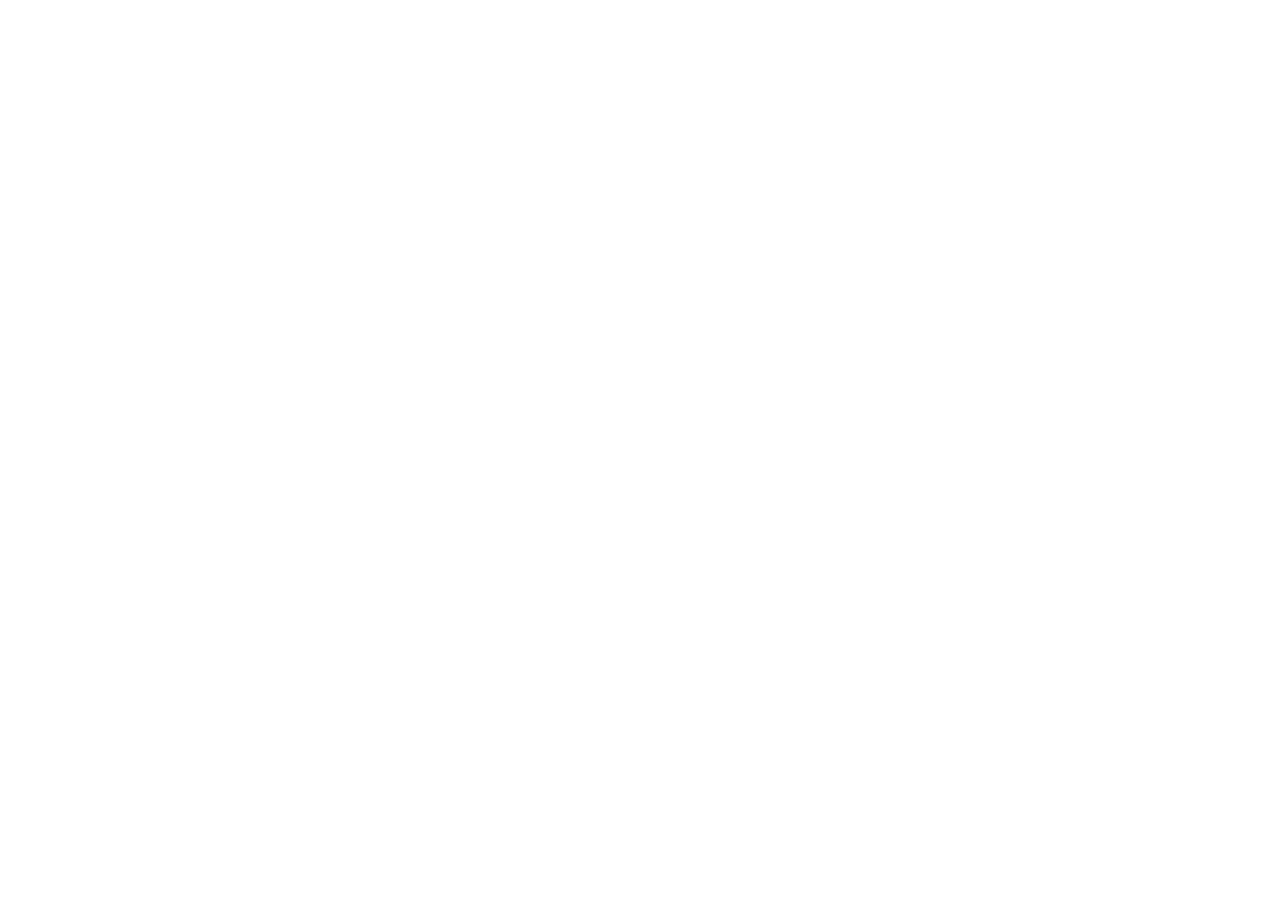
==== index.html @ 48fda609 "feat: initialize project structure for patternGuru Add core React application scaffolding, including" ====
<!doctype html>
<html lang="en">
  <head>
    <meta charset="UTF-8" />
    <meta name="viewport" content="width=device-width, initial-scale=1.0" />
    <title>PatternGuru</title>
  </head>
  <body>
    <div id="root"></div>
    <script type="module" src="/src/main.tsx"></script>
  </body>
</html>
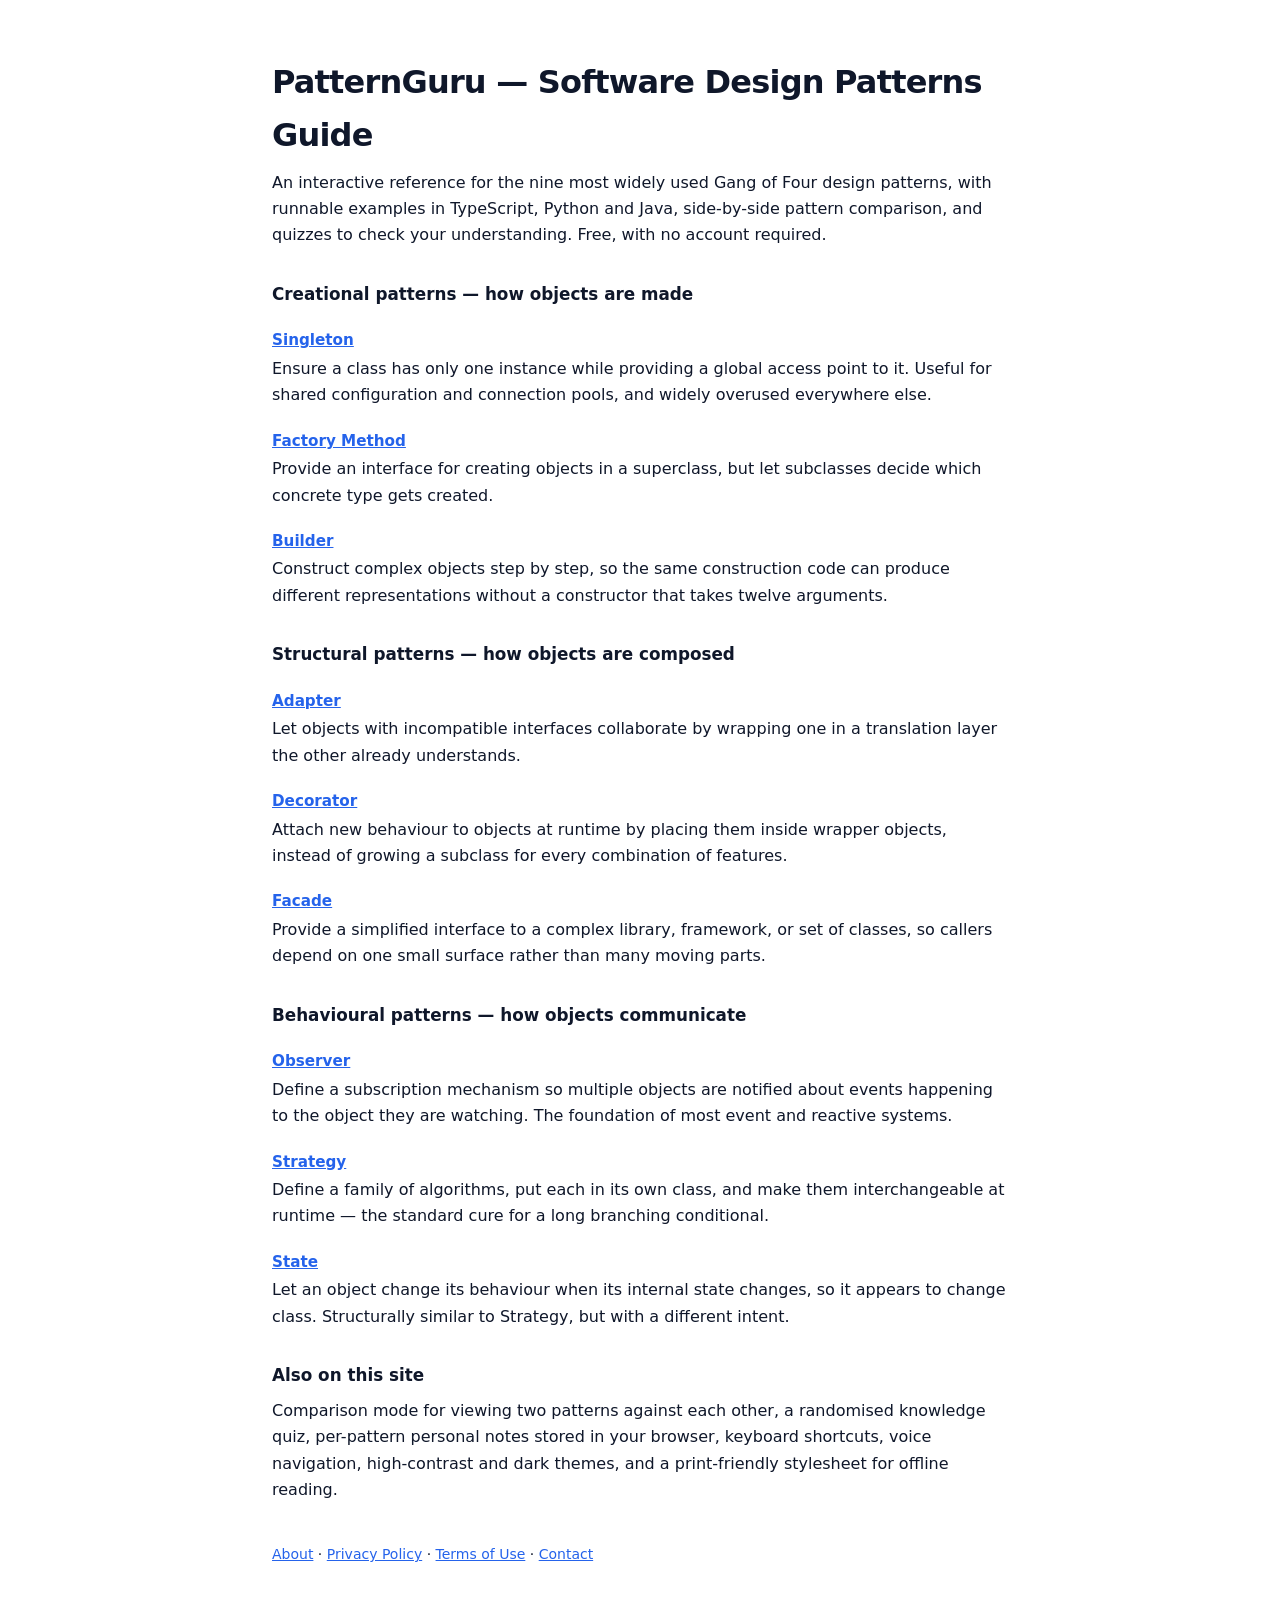
==== commit 49a85d44: "fixed seop art" ====
--- a/index.html
+++ b/index.html
@@ -3,11 +3,250 @@
   <head>
     <meta charset="UTF-8" />
     <meta name="viewport" content="width=device-width, initial-scale=1.0" />
-    <title>PatternGuru</title>
+    <title>PatternGuru - Ultimate Software Design Patterns Guide & Glossary</title>
+
+    <!-- Primary SEO Meta Tags -->
+    <meta name="description" content="Master Creational, Structural, and Behavioral Gang of Four (GoF) software design patterns. Interactive documentation, quizzes, live comparison modes, and clean code snippets in TypeScript, Python, and Java." />
+    <meta name="keywords" content="Design Patterns, Gang of Four, GoF, Software Engineering, Architecture, Singleton, Factory Method, Builder, Adapter, Decorator, Facade, Observer, Strategy, State, TypeScript, Python, Java, Refactoring, Clean Code" />
+    <meta name="author" content="Mukesh Singh Negi" />
+    <meta name="robots" content="index, follow" />
+    <link rel="canonical" href="https://patternguru.netlify.app/" />
+
+    <!-- Open Graph / Facebook -->
+    <meta property="og:type" content="website" />
+    <meta property="og:url" content="https://patternguru.netlify.app/" />
+    <meta property="og:title" content="PatternGuru - Ultimate Software Design Patterns Guide & Glossary" />
+    <meta property="og:description" content="Interactive catalog of software design patterns with multilingual code examples, knowledge testing quizzes, and clean explanations." />
+    <meta property="og:image" content="https://images.unsplash.com/photo-1618477388954-7852f32655ec?auto=format&fit=crop&w=1200&q=80" />
+    <meta property="og:image:width" content="1200" />
+    <meta property="og:image:height" content="630" />
+    <meta property="og:site_name" content="PatternGuru" />
+    <meta property="og:locale" content="en_US" />
+
+    <!-- Twitter -->
+    <meta name="twitter:card" content="summary_large_image" />
+    <meta name="twitter:url" content="https://patternguru.netlify.app/" />
+    <meta name="twitter:title" content="PatternGuru - Ultimate Software Design Patterns Guide & Glossary" />
+    <meta name="twitter:description" content="Interactive guide to Gang of Four software design patterns with quizzes, code snippets, and active comparison modes." />
+    <meta name="twitter:image" content="https://images.unsplash.com/photo-1618477388954-7852f32655ec?auto=format&fit=crop&w=1200&q=80" />
+
+    <!-- Google Structured JSON-LD Data for Rich Snippets -->
+    <script type="application/ld+json">
+    {
+      "@context": "https://schema.org",
+      "@graph": [
+        {
+          "@type": "WebSite",
+          "@id": "https://patternguru.netlify.app/#website",
+          "url": "https://patternguru.netlify.app/",
+          "name": "PatternGuru",
+          "description": "Interactive documentation, quizzes, comparison modes, and code snippets for Gang of Four design patterns.",
+          "inLanguage": "en",
+          "publisher": {
+            "@id": "https://patternguru.netlify.app/#organization"
+          }
+        },
+        {
+          "@type": "EducationalOrganization",
+          "@id": "https://patternguru.netlify.app/#organization",
+          "name": "PatternGuru",
+          "url": "https://patternguru.netlify.app/",
+          "description": "An interactive learning reference platform for Creational, Structural, and Behavioral Gang of Four software design patterns.",
+          "founder": {
+            "@type": "Person",
+            "name": "Mukesh Singh Negi"
+          }
+        },
+        {
+          "@type": "CollectionPage",
+          "@id": "https://patternguru.netlify.app/#webpage",
+          "url": "https://patternguru.netlify.app/",
+          "name": "Design Pattern Catalog & Glossary | PatternGuru",
+          "description": "A clean visual reference for creational, structural, and behavioral software design patterns.",
+          "isPartOf": {
+            "@id": "https://patternguru.netlify.app/#website"
+          },
+          "mainEntity": {
+            "@type": "ItemList",
+            "numberOfItems": 9,
+            "itemListElement": [
+              {
+                "@type": "ListItem",
+                "position": 1,
+                "url": "https://patternguru.netlify.app/#singleton",
+                "name": "Singleton Pattern",
+                "description": "Ensure a class has only one instance, while providing a global access point to this instance."
+              },
+              {
+                "@type": "ListItem",
+                "position": 2,
+                "url": "https://patternguru.netlify.app/#factory-method",
+                "name": "Factory Method Pattern",
+                "description": "Provide an interface for creating objects in a superclass, but allow subclasses to alter the type of objects that will be created."
+              },
+              {
+                "@type": "ListItem",
+                "position": 3,
+                "url": "https://patternguru.netlify.app/#builder",
+                "name": "Builder Pattern",
+                "description": "Construct complex objects step-by-step, allowing the same construction code to produce different types and representations of an object."
+              },
+              {
+                "@type": "ListItem",
+                "position": 4,
+                "url": "https://patternguru.netlify.app/#adapter",
+                "name": "Adapter Pattern",
+                "description": "Allow objects with incompatible interfaces to collaborate with each other."
+              },
+              {
+                "@type": "ListItem",
+                "position": 5,
+                "url": "https://patternguru.netlify.app/#decorator",
+                "name": "Decorator Pattern",
+                "description": "Attach new behaviors to objects dynamically by placing these objects inside special wrapper objects that contain the behaviors."
+              },
+              {
+                "@type": "ListItem",
+                "position": 6,
+                "url": "https://patternguru.netlify.app/#facade",
+                "name": "Facade Pattern",
+                "description": "Provide a simplified interface to a library, a framework, or any other complex set of classes."
+              },
+              {
+                "@type": "ListItem",
+                "position": 7,
+                "url": "https://patternguru.netlify.app/#observer",
+                "name": "Observer Pattern",
+                "description": "Define a subscription mechanism to notify multiple objects about any events that happen to the object they're observing."
+              },
+              {
+                "@type": "ListItem",
+                "position": 8,
+                "url": "https://patternguru.netlify.app/#strategy",
+                "name": "Strategy Pattern",
+                "description": "Define a family of algorithms, put each of them into a separate class, and make their objects interchangeable."
+              },
+              {
+                "@type": "ListItem",
+                "position": 9,
+                "url": "https://patternguru.netlify.app/#state",
+                "name": "State Pattern",
+                "description": "Let an object alter its behavior when its internal state changes, appearing as if the object changed its class."
+              }
+            ]
+          }
+        }
+      ]
+    }
+    </script>
+
+    <!-- Google AdSense: site ownership verification + ad library -->
+    <meta name="google-adsense-account" content="ca-pub-9187440931404634" />
+    <script async src="https://pagead2.googlesyndication.com/pagead/js/adsbygoogle.js?client=ca-pub-9187440931404634" crossorigin="anonymous"></script>
+
+    <!--
+      Crawler-visible fallback. This is a client-rendered SPA, so without this block the
+      server returns an empty <div id="root"> and the AdSense / search crawlers see a page
+      with no content at all. React replaces these children on mount, so users never see
+      it for more than a frame. Keep the text in sync with the real catalog copy.
+    -->
+    <style>
+      #prerender-fallback {
+        max-width: 46rem;
+        margin: 0 auto;
+        padding: 3rem 1.5rem;
+        font-family: ui-sans-serif, system-ui, -apple-system, "Segoe UI", sans-serif;
+        line-height: 1.65;
+        color: #0f172a;
+      }
+      #prerender-fallback h1 { font-size: 2rem; letter-spacing: -0.025em; margin: 0 0 0.5rem; }
+      #prerender-fallback h2 { font-size: 1.05rem; margin: 2rem 0 0.5rem; }
+      #prerender-fallback h3 { font-size: 0.95rem; margin: 1.25rem 0 0.15rem; }
+      #prerender-fallback p { margin: 0 0 0.75rem; }
+      #prerender-fallback a { color: #2563eb; }
+      #prerender-fallback nav { margin-top: 2.5rem; font-size: 0.875rem; }
+      @media (prefers-color-scheme: dark) {
+        #prerender-fallback { color: #e2e8f0; }
+        #prerender-fallback a { color: #818cf8; }
+      }
+    </style>
   </head>
   <body>
-    <div id="root"></div>
+    <div id="root">
+      <div id="prerender-fallback">
+        <h1>PatternGuru — Software Design Patterns Guide</h1>
+        <p>
+          An interactive reference for the nine most widely used Gang of Four design patterns, with
+          runnable examples in TypeScript, Python and Java, side-by-side pattern comparison, and
+          quizzes to check your understanding. Free, with no account required.
+        </p>
+
+        <h2>Creational patterns — how objects are made</h2>
+        <h3><a href="/#singleton">Singleton</a></h3>
+        <p>
+          Ensure a class has only one instance while providing a global access point to it. Useful
+          for shared configuration and connection pools, and widely overused everywhere else.
+        </p>
+        <h3><a href="/#factory-method">Factory Method</a></h3>
+        <p>
+          Provide an interface for creating objects in a superclass, but let subclasses decide which
+          concrete type gets created.
+        </p>
+        <h3><a href="/#builder">Builder</a></h3>
+        <p>
+          Construct complex objects step by step, so the same construction code can produce
+          different representations without a constructor that takes twelve arguments.
+        </p>
+
+        <h2>Structural patterns — how objects are composed</h2>
+        <h3><a href="/#adapter">Adapter</a></h3>
+        <p>
+          Let objects with incompatible interfaces collaborate by wrapping one in a translation
+          layer the other already understands.
+        </p>
+        <h3><a href="/#decorator">Decorator</a></h3>
+        <p>
+          Attach new behaviour to objects at runtime by placing them inside wrapper objects, instead
+          of growing a subclass for every combination of features.
+        </p>
+        <h3><a href="/#facade">Facade</a></h3>
+        <p>
+          Provide a simplified interface to a complex library, framework, or set of classes, so
+          callers depend on one small surface rather than many moving parts.
+        </p>
+
+        <h2>Behavioural patterns — how objects communicate</h2>
+        <h3><a href="/#observer">Observer</a></h3>
+        <p>
+          Define a subscription mechanism so multiple objects are notified about events happening to
+          the object they are watching. The foundation of most event and reactive systems.
+        </p>
+        <h3><a href="/#strategy">Strategy</a></h3>
+        <p>
+          Define a family of algorithms, put each in its own class, and make them interchangeable at
+          runtime — the standard cure for a long branching conditional.
+        </p>
+        <h3><a href="/#state">State</a></h3>
+        <p>
+          Let an object change its behaviour when its internal state changes, so it appears to change
+          class. Structurally similar to Strategy, but with a different intent.
+        </p>
+
+        <h2>Also on this site</h2>
+        <p>
+          Comparison mode for viewing two patterns against each other, a randomised knowledge quiz,
+          per-pattern personal notes stored in your browser, keyboard shortcuts, voice navigation,
+          high-contrast and dark themes, and a print-friendly stylesheet for offline reading.
+        </p>
+
+        <nav>
+          <a href="/about.html">About</a> ·
+          <a href="/privacy-policy.html">Privacy Policy</a> ·
+          <a href="/terms.html">Terms of Use</a> ·
+          <a href="/contact.html">Contact</a>
+        </nav>
+      </div>
+    </div>
     <script type="module" src="/src/main.tsx"></script>
   </body>
 </html>
-
